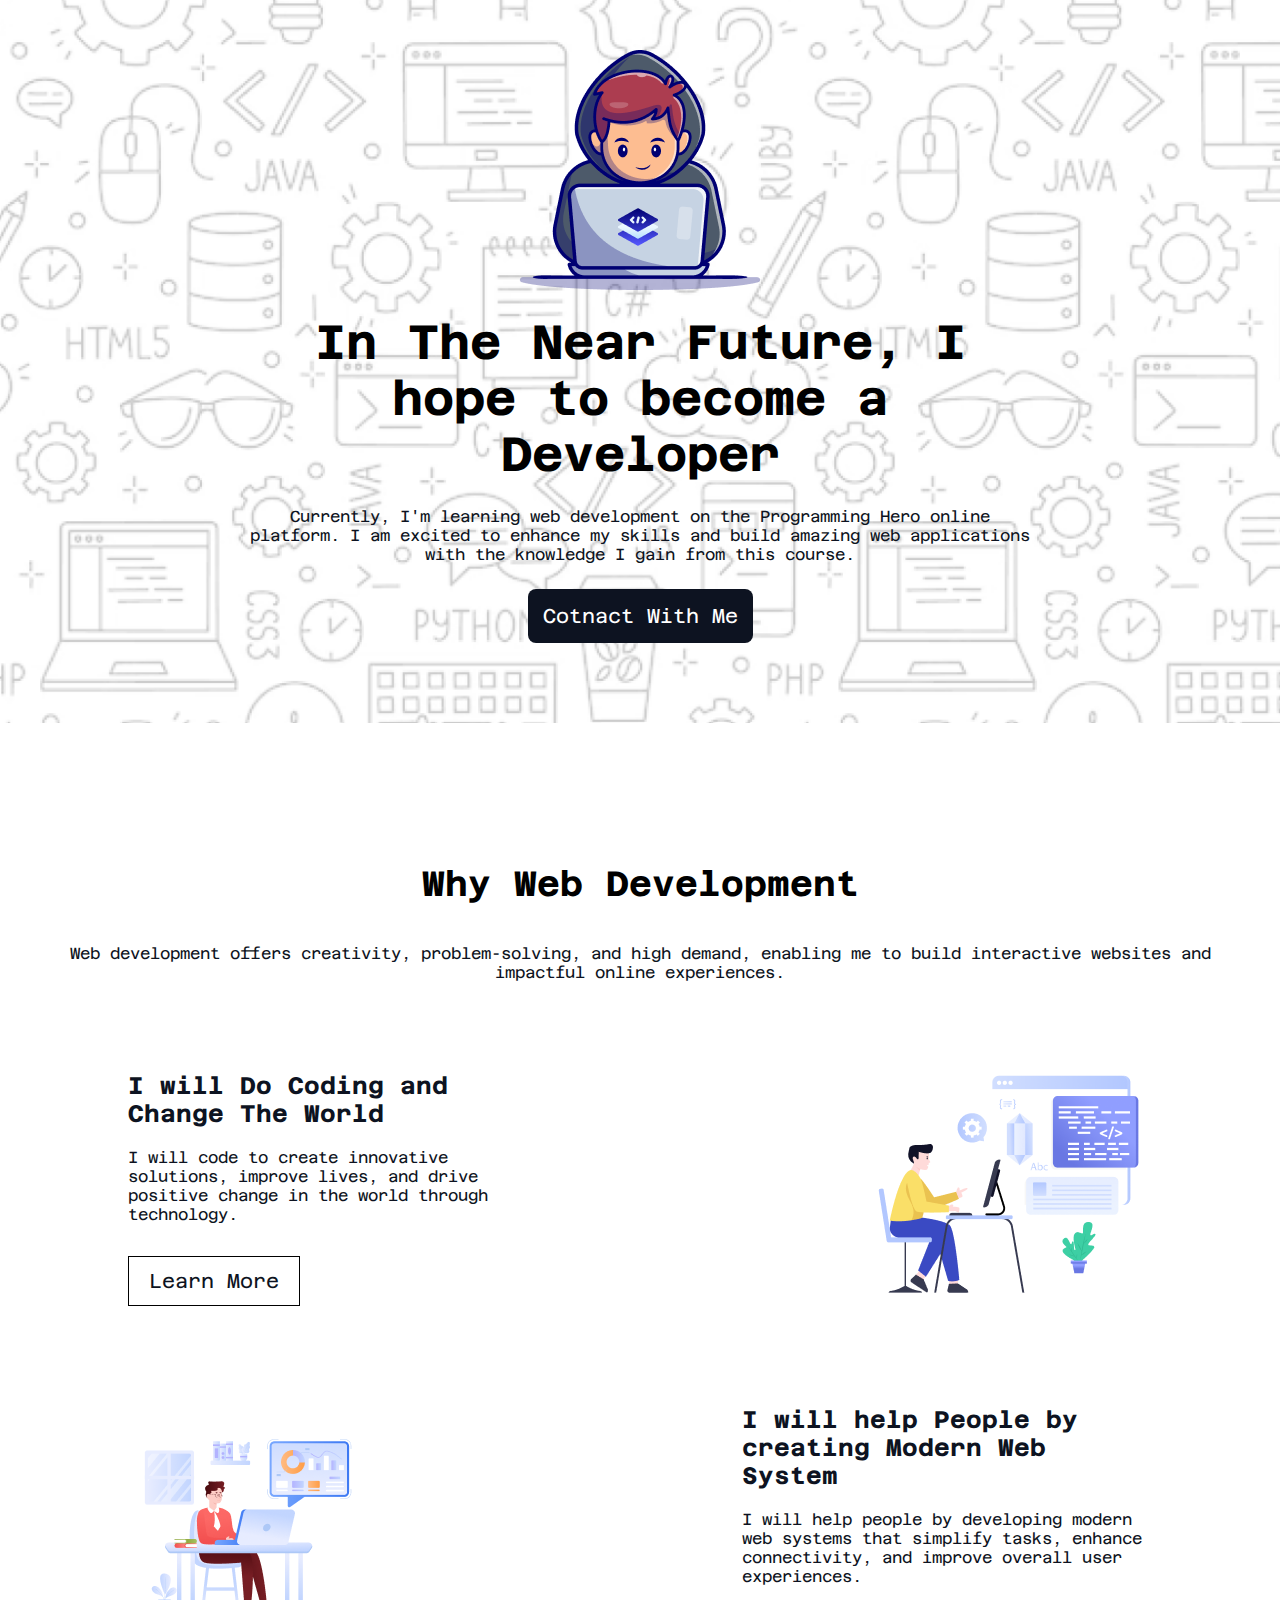
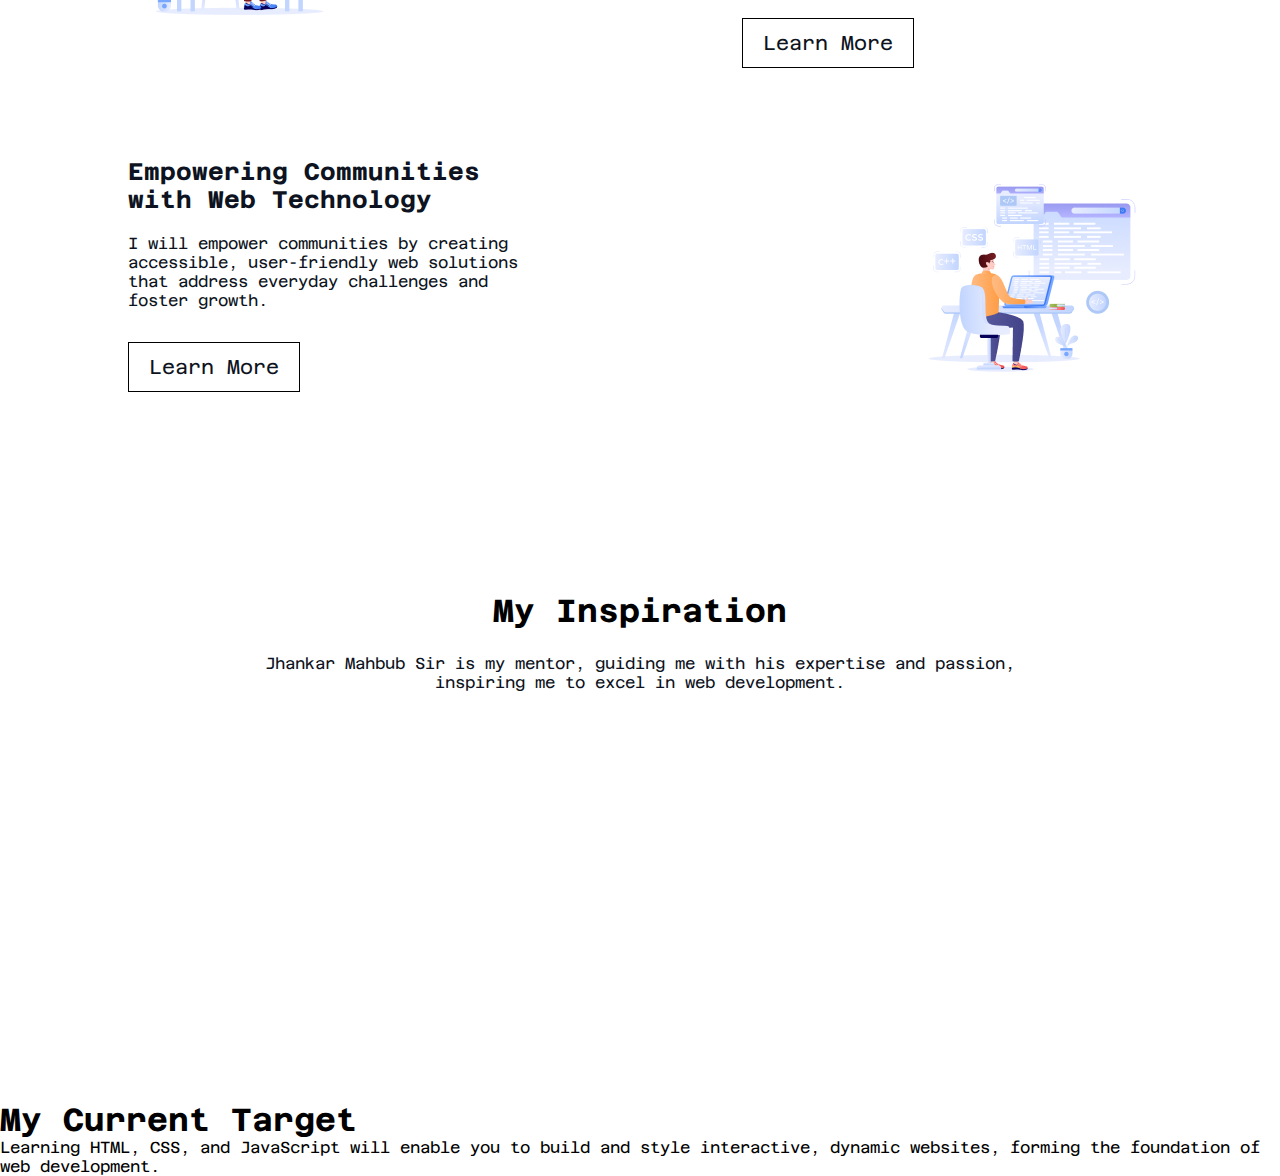
==== index.html @ 5ab3caa6 "Assignment Ond" ====
<!DOCTYPE html>
<html lang="en">
<head>
    <meta charset="UTF-8">
    <meta name="viewport" content="width=device-width, initial-scale=1.0">
    <title>Home</title>
    <link rel="stylesheet" href="./style/index.css">
</head>
<body>
    <header class="header">
        <div class="headerImg">
            <img src="./img/Group.png" alt="">
        </div>
        <div class="headerContent">
            <h1>In The Near Future, I hope to become a Developer</h1>
            <p>Currently, I'm learning web development on the Programming Hero online platform.
            I am excited to enhance my skills and build amazing web applications with the knowledge I gain from this course.</p>
            <button><a href="#footer" class="headerBtn">Cotnact With Me</a></button>
        </div>
    </header>
    <main class="main">
        <section class="webDevelopment">
           <div class="web">
            <h1 class="webTitle">Why Web Development</h1>
            <p class="webContent">Web development offers creativity, problem-solving, and high demand, enabling me to build interactive websites and
            impactful online experiences.
            </p>
           </div> 
            <div class="singleCard">
               <div class="mainSingleCard">
                <div class="cardDes">
                <h1 class="cardTitle">I will Do Coding and Change The World</h1>
                <p class="cardContent">I will code to create innovative solutions, improve lives, and drive positive change in the world through technology.</p>
                <button class="cardBtn">Learn More</button>
               </div>
               <div class="cardImg">
                <img src="./img/Layer_1.png" alt="">
               </div>
               </div>
               
            <div class="mainSingleCard">
                <div class="cardImg">
                    <img src="./img/Group 3.png" alt="">
                </div>
                <div class="cardDes">
                    <h1 class="cardTitle">I will help People by creating Modern Web System</h1>
                    <p class="cardContent">I will help people by developing modern web systems that simplify tasks, enhance connectivity, and improve overall user
                    experiences.</p>
                    <button class="cardBtn">Learn More</button>
                </div>
               
            </div>

            <div class="mainSingleCard">
                <div class="cardDes">
                    <h1 class="cardTitle">Empowering Communities with Web Technology</h1>
                    <p class="cardContent">I will empower communities by creating accessible, user-friendly web solutions that address everyday challenges and
                    foster growth.</p>
                    <button class="cardBtn">Learn More</button>
                </div>
                <div class="cardImg">
                    <img src="./img/Group 4.png" alt="">
                </div>
            </div>

           </div>
        </section>

        <section class="inspiration">
            <h1 class="insTitle">My Inspiration</h1>
            <p class="insContent"> Jhankar Mahbub Sir is my mentor, guiding me with his expertise and passion, inspiring me to excel in web development.</p>

                <iframe class="insVideo" width="560" height="315" src="https://www.youtube.com/embed/TxxcheYVWBc?si=HQ8EjqzPRTqsVWZh"
                    title="YouTube video player" frameborder="0"
                    allow="accelerometer; autoplay; clipboard-write; encrypted-media; gyroscope; picture-in-picture; web-share"
                    referrerpolicy="strict-origin-when-cross-origin" allowfullscreen></iframe>
        </section>

        <section class="Target">
            <h1 class="tarTitle">My Current Target</h1>
            <p class="tarContent">Learning HTML, CSS, and JavaScript will enable you to build and style interactive, dynamic websites, forming the
            foundation of web development.</p>
        </section>
    </main>
</body>
</html>
---- style/index.css ----
@import url('https://fonts.googleapis.com/css2?family=Azeret+Mono:ital,wght@0,100..900;1,100..900&display=swap');

*{
    margin:0px;
    padding: 0px;
    box-sizing: border-box;
    font-family: "Azeret Mono", monospace;
        font-optical-sizing: auto;
        font-style: normal;
}
.header{
    background-image: url('/img/Hero-bg.png');
    background-position: center;
    background-size: cover;
    background-repeat: no-repeat;
    padding: 50px;
    display: flex;
    flex-direction: column;
    align-items: center;
    justify-content: center;
   
}

.headerContent{
    width: 70%;
    margin: auto;
    text-align: center;
    padding: 20px;
}
.headerContent > h1{
    margin-bottom: 25px;
    font-size: 48px;
}
.headerContent >p{
    margin-bottom: 15px;
    color: #0D1321;
    font-size: 16px;
}
.headerContent > button{
    background-color: #0D1321;
    padding: 15px;
    border: none;
    outline: none;
    border-radius: 8px;
    color: white;
    margin: 10px;
    
}
.headerBtn{
    text-decoration: none;
    color: white;
    font-size: 20px;
}


/* Main section start here  */
.webDevelopment{
    margin:100px auto;
}
.web{
    padding: 20px;
}
.webTitle{
    font-size: 35px;
    padding: 20px;
    text-align: center;
}
.webContent{
    color: #0D1321;
    font-size: 16px;
    padding: 20px;
    text-align: center;
}
.singleCard{
    display: flex;
    flex-direction: column;
    margin: 50px auto 40px auto;
    width: 80%;
    justify-content: center;
}
.mainSingleCard{
    display: flex;
    justify-content: space-between;
    margin-bottom: 90px;
}
.cardDes{
    width: 40%;

}
.cardTitle{
    font-size: 24px;
    color: #0D1321;
    margin-bottom: 20px;
}
.cardContent{
    font-size: 16px;
    color: #0D1321;
    margin-bottom:32px ;
}
.cardBtn{
    background-color: transparent;
    border : 1px solid black;
    padding: 12px 20px;
    font-size: 20px;
    color:#0D1321;
    outline: none;

}
.inspiration{
    margin: 70px auto;
    text-align: center;
}
.insTitle{
    font-size: 32px;
    margin-bottom: 25px;
}
.insContent{
    font-size: 16px;
    color: #0D1321;
    margin: auto;
    width: 60%;
    margin-bottom: 20px;
}
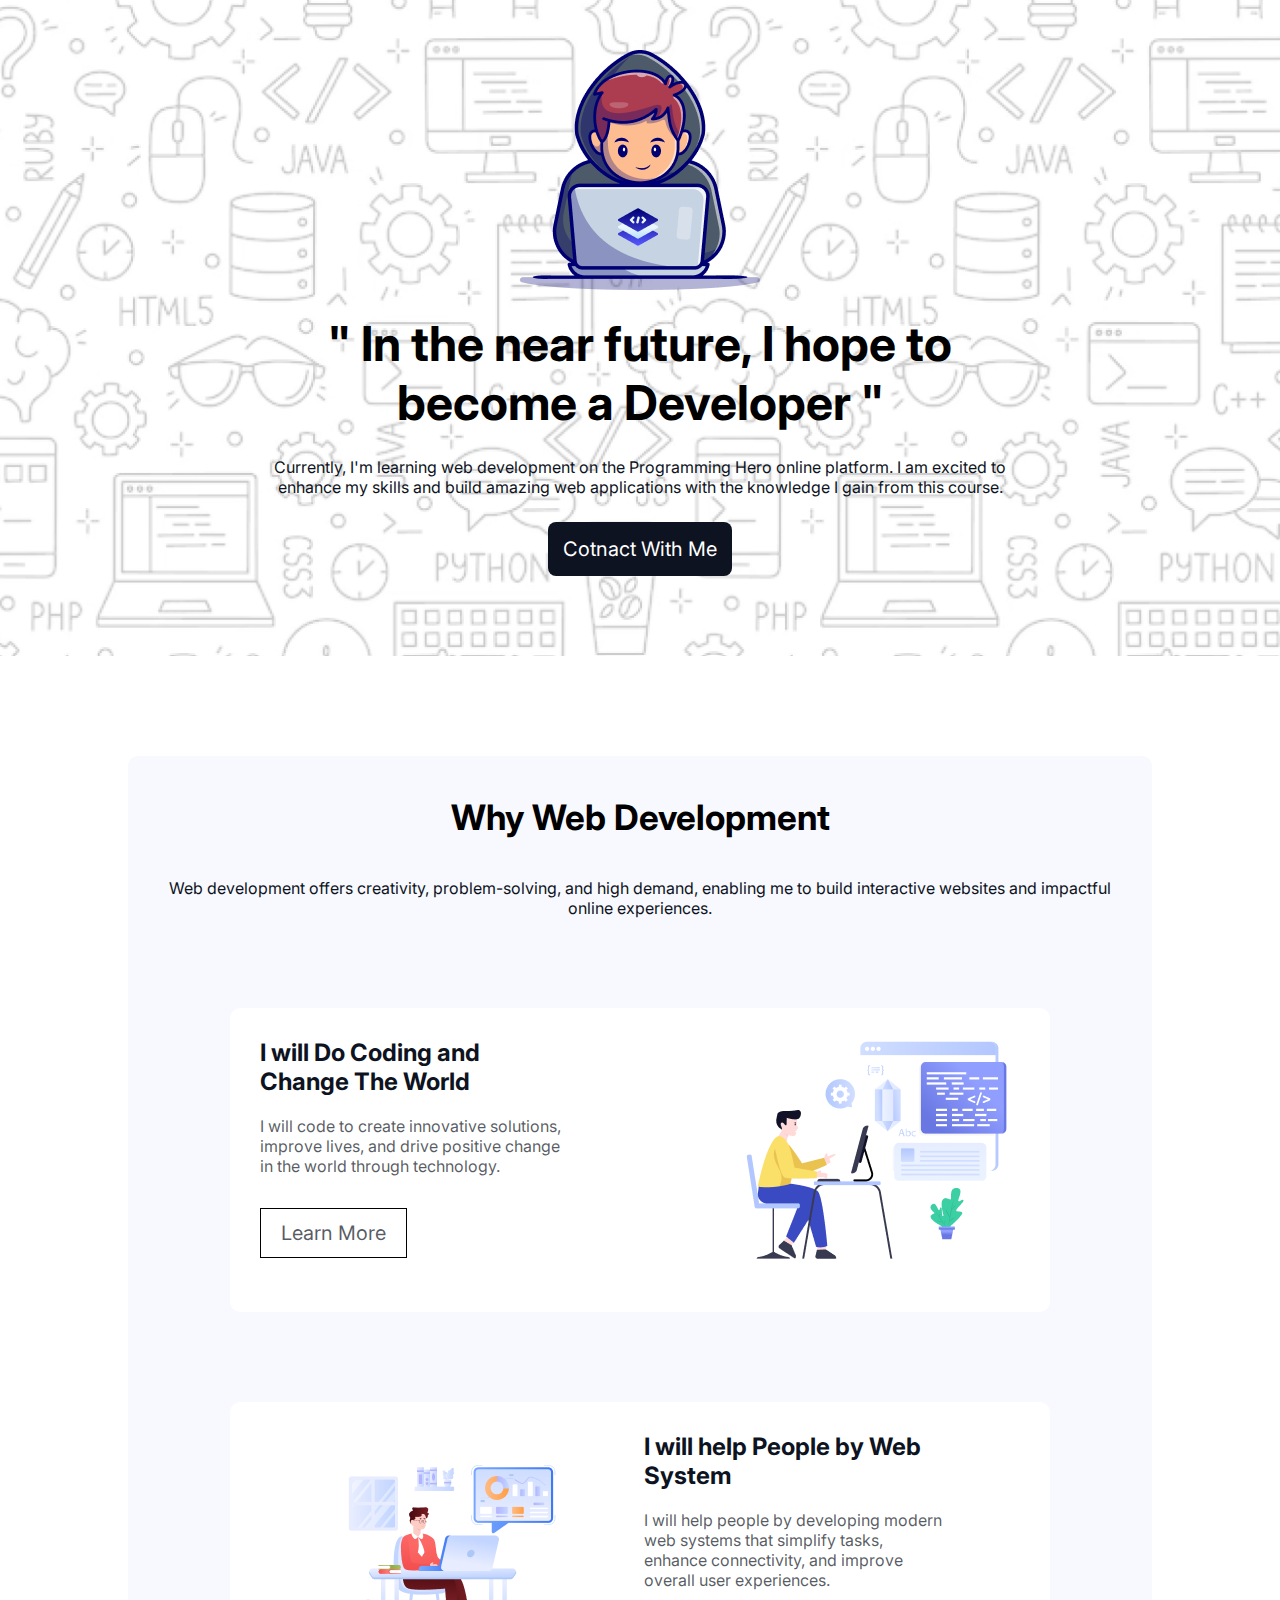
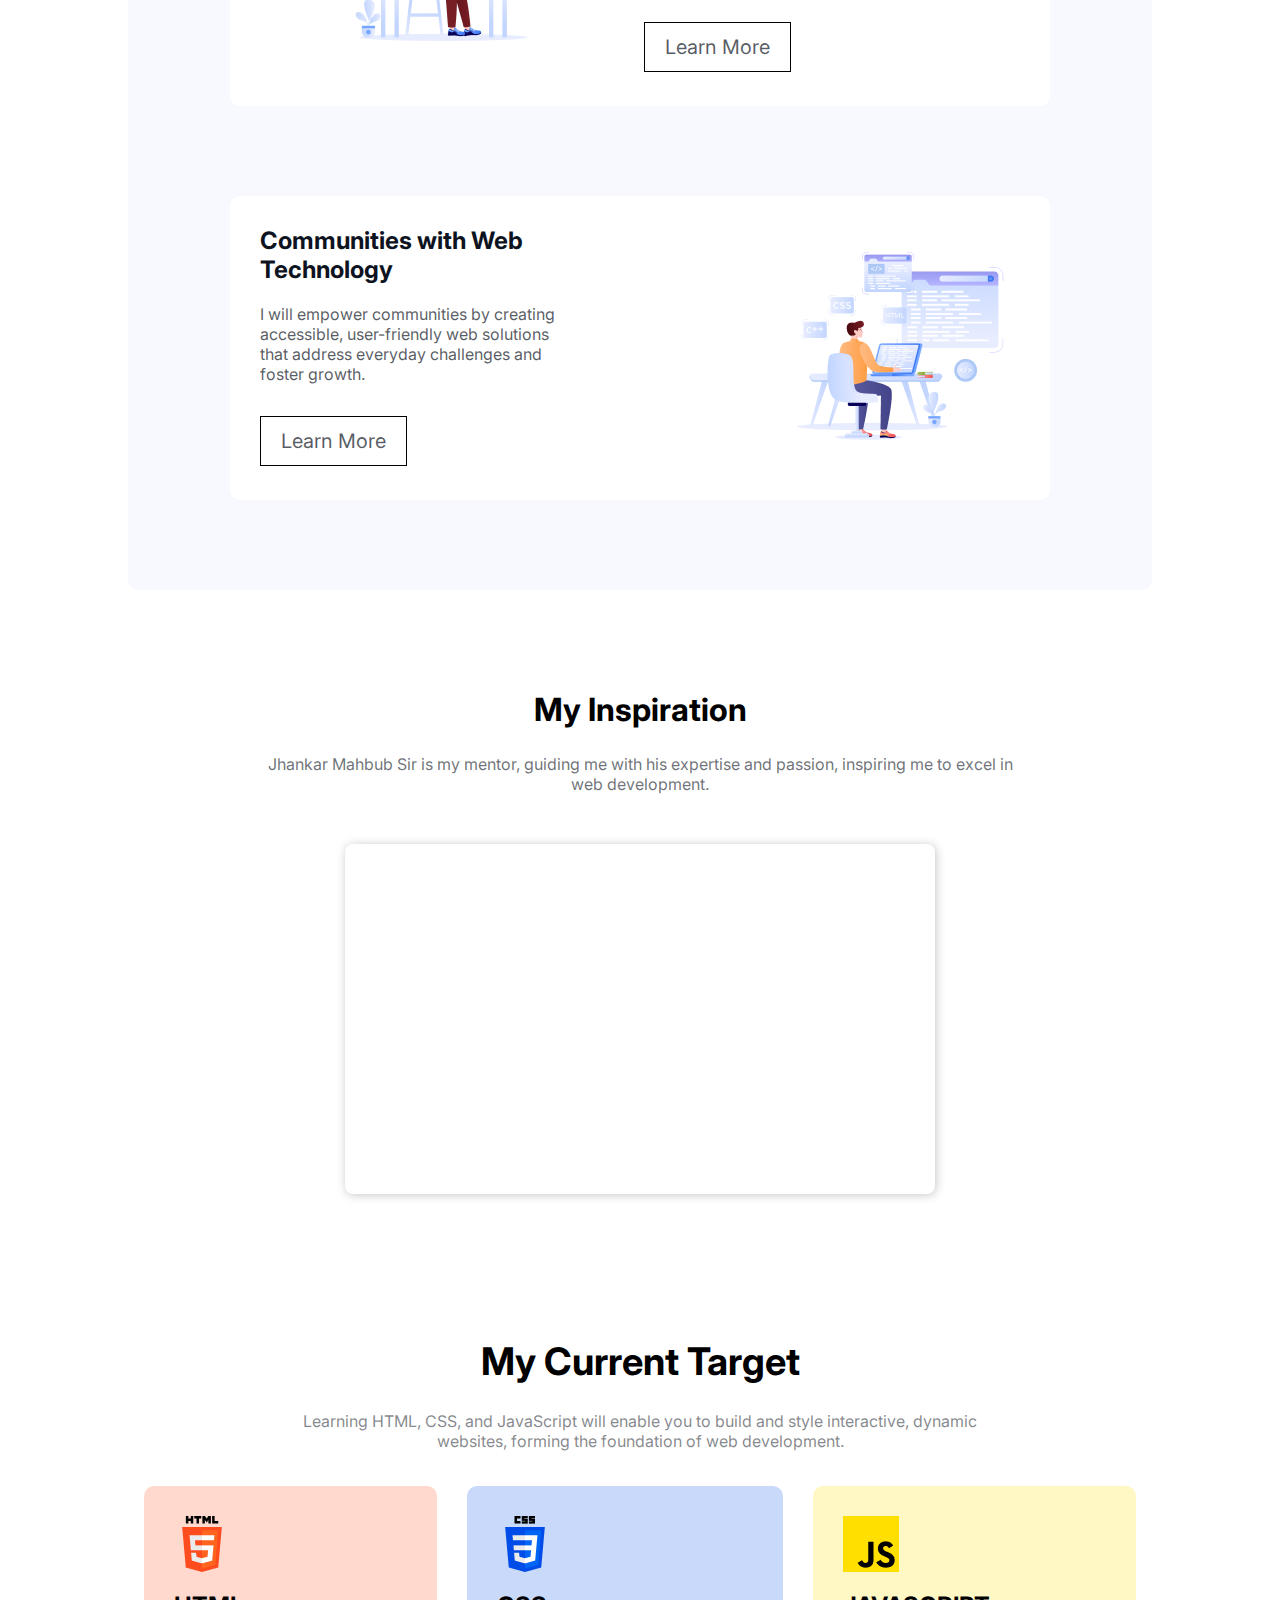
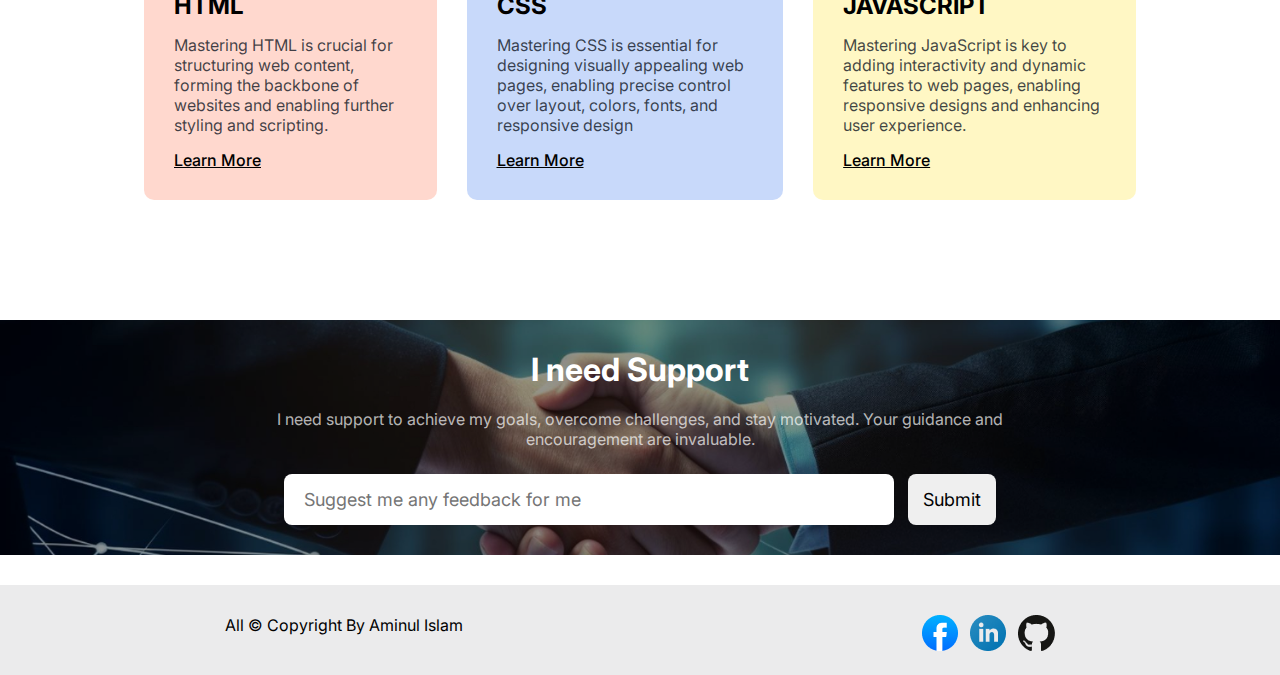
==== commit e2571e88: "first Commit" ====
--- a/index.html
+++ b/index.html
@@ -12,10 +12,10 @@
             <img src="./img/Group.png" alt="">
         </div>
         <div class="headerContent">
-            <h1>In The Near Future, I hope to become a Developer</h1>
+            <h1>" In the near future, I hope to become a Developer "</h1>
             <p>Currently, I'm learning web development on the Programming Hero online platform.
             I am excited to enhance my skills and build amazing web applications with the knowledge I gain from this course.</p>
-            <button><a href="#footer" class="headerBtn">Cotnact With Me</a></button>
+            <button><a href="#Cotnact" class="headerBtn">Cotnact With Me</a></button>
         </div>
     </header>
     <main class="main">
@@ -38,13 +38,13 @@
                </div>
                </div>
                
-            <div class="mainSingleCard">
+            <div class="mainSingleCard card2">
                 <div class="cardImg">
                     <img src="./img/Group 3.png" alt="">
                 </div>
-                <div class="cardDes">
-                    <h1 class="cardTitle">I will help People by creating Modern Web System</h1>
-                    <p class="cardContent">I will help people by developing modern web systems that simplify tasks, enhance connectivity, and improve overall user
+                <div class="cardDes ">
+                    <h1 class="cardTitle">I will help People by Web System</h1>
+                    <p class="cardContent ">I will help people by developing modern web systems that simplify tasks, enhance connectivity, and improve overall user
                     experiences.</p>
                     <button class="cardBtn">Learn More</button>
                 </div>
@@ -53,7 +53,7 @@
 
             <div class="mainSingleCard">
                 <div class="cardDes">
-                    <h1 class="cardTitle">Empowering Communities with Web Technology</h1>
+                    <h1 class="cardTitle">Communities with Web Technology</h1>
                     <p class="cardContent">I will empower communities by creating accessible, user-friendly web solutions that address everyday challenges and
                     foster growth.</p>
                     <button class="cardBtn">Learn More</button>
@@ -70,17 +70,78 @@
             <h1 class="insTitle">My Inspiration</h1>
             <p class="insContent"> Jhankar Mahbub Sir is my mentor, guiding me with his expertise and passion, inspiring me to excel in web development.</p>
 
-                <iframe class="insVideo" width="560" height="315" src="https://www.youtube.com/embed/TxxcheYVWBc?si=HQ8EjqzPRTqsVWZh"
+                <iframe class="insVideo" width="590" height="350" src="https://www.youtube.com/embed/TxxcheYVWBc?si=HQ8EjqzPRTqsVWZh"
                     title="YouTube video player" frameborder="0"
                     allow="accelerometer; autoplay; clipboard-write; encrypted-media; gyroscope; picture-in-picture; web-share"
                     referrerpolicy="strict-origin-when-cross-origin" allowfullscreen></iframe>
         </section>
 
         <section class="Target">
-            <h1 class="tarTitle">My Current Target</h1>
+            <h1 class="tarTitlee">My Current Target</h1>
             <p class="tarContent">Learning HTML, CSS, and JavaScript will enable you to build and style interactive, dynamic websites, forming the
             foundation of web development.</p>
+
+            <div class="tarCards">
+                <div class="tarCard html">
+                    <img src="./img/html.png" alt="" class="tarImg">
+                    <h2 class="tarTitle">HTML</h2>
+                    <p class="tarDes">Mastering HTML is crucial for structuring web content, forming the backbone of websites and enabling further styling and
+                    scripting.
+                    </p>
+                    <a href="./linkFile/html.html" class="tarLink">Learn More</a>
+                </div>
+
+                <div class="tarCard css">
+                    <img src="./img/css.png" alt="" class="tarImg">
+                    <h2 class="tarTitle">CSS</h2>
+                    <p class="tarDes">Mastering CSS is essential for designing visually appealing web pages, enabling precise control over layout, colors,
+                    fonts, and responsive design
+                    </p>
+                    <a href="./linkFile/css.html" class="tarLink">Learn More</a>
+                </div>
+
+                <div class="tarCard js">
+                    <img src="./img/js.png" alt="" class="tarImg">
+                    <h2 class="tarTitle">JAVASCRIPT</h2>
+                    <p class="tarDes">Mastering JavaScript is key to adding interactivity and dynamic features to web pages, enabling responsive designs and
+                    enhancing user experience.
+                    </p>
+                    <a href="./linkFile/js.html" class="tarLink">Learn More</a>
+                </div>
+
+
+            </div>
+        </section>
+
+        <section class="support">
+           <div class="formSup">
+            <h2 class="supTitle">I need Support</h2>
+            <p class="supDes">I need support to achieve my goals, overcome challenges, and stay motivated. Your guidance and
+                encouragement are
+                invaluable.</p>
+            
+            <label for="feedback">
+                <input class="formInput" type="text" placeholder=" Suggest me any feedback for me">
+            </label>
+            <button type="submit" class="formBtn">Submit</button>
+           </div>
+
         </section>
     </main>
+
+    <footer class="footer" id="Cotnact">
+        <div class="copyName">
+            <p>All &copy; Copyright By Aminul Islam</p>
+        </div>
+        <div class="footIcons">
+
+            <a href="https://www.facebook.com/profile.php?id=100032484008187" target="_blank" class="linkAc"><img src="./img/facebook.png" alt="" class="footIcon"></a>
+
+            <a href="https://www.linkedin.com/in/md-aminul-islam-showrov/" target="_blank" class="linkAc"><img src="./img/linkedin-icon 1.png" alt="" class="footIcon"></a>
+
+            <a href="https://github.com/pgAminul" target="_blank" class="linkAc"><img src="./img/github.png" alt="" class="footIcon"></a>
+
+        </div>
+    </footer>
 </body>
 </html>--- a/style/index.css
+++ b/style/index.css
@@ -1,12 +1,14 @@
-@import url('https://fonts.googleapis.com/css2?family=Azeret+Mono:ital,wght@0,100..900;1,100..900&display=swap');
+@import url('https://fonts.googleapis.com/css2?family=Inter:wght@100..900&display=swap');
 
 *{
     margin:0px;
     padding: 0px;
     box-sizing: border-box;
-    font-family: "Azeret Mono", monospace;
+    font-family: "Inter", sans-serif;
         font-optical-sizing: auto;
         font-style: normal;
+        font-variation-settings:
+            "slnt" 0;
 }
 .header{
     background-image: url('/img/Hero-bg.png');
@@ -56,6 +58,9 @@
 /* Main section start here  */
 .webDevelopment{
     margin:100px auto;
+    background-color: #e7ecff4c;
+    border-radius: 10px;
+    width: 80%;
 }
 .web{
     padding: 20px;
@@ -82,10 +87,17 @@
     display: flex;
     justify-content: space-between;
     margin-bottom: 90px;
+    background-color: white;
+    padding: 30px;
+    border-radius: 10px;
 }
 .cardDes{
     width: 40%;
 
+}
+.card2{
+    display: flex;
+    justify-content: space-evenly;
 }
 .cardTitle{
     font-size: 24px;
@@ -94,7 +106,7 @@
 }
 .cardContent{
     font-size: 16px;
-    color: #0D1321;
+    color: #0d1321b4;
     margin-bottom:32px ;
 }
 .cardBtn{
@@ -102,7 +114,7 @@
     border : 1px solid black;
     padding: 12px 20px;
     font-size: 20px;
-    color:#0D1321;
+    color: #0d1321b4;
     outline: none;
 
 }
@@ -116,8 +128,124 @@
 }
 .insContent{
     font-size: 16px;
-    color: #0D1321;
+    color: #0d13219c;
     margin: auto;
     width: 60%;
     margin-bottom: 20px;
+}
+.insVideo{
+    padding: 20px;
+    border-radius: 8px;
+    box-shadow: 1px 1px 10px rgba(128, 128, 128, 0.449);
+    margin-top: 30px;
+}
+
+
+/* Target sesction start here  */
+.Target{
+    margin: 100px auto;
+    padding: 20px;
+}
+.tarTitlee{
+    text-align: center;
+    padding: 20px;
+    margin-bottom: 7px;
+    font-size: 38px;
+}
+.tarContent{
+    text-align: center;
+    color: #0d132185;
+    width: 60%;
+    margin: 0px auto 35px auto;
+}
+.tarCards{
+    display: flex;
+    justify-content: space-between;
+    gap: 30px;
+    width: 80%;
+    margin: auto;
+}
+.tarCard{
+padding: 30px;
+text-align: left;
+border-radius: 10px;
+}
+.html{
+    background-color: #ff4b1e37;
+}
+.css{
+    background-color: #004de837;
+}
+.js{
+    background-color: #ffdd003b;
+}
+.tarImg{
+    margin-bottom: 15px;
+}
+.tarTitle{
+    margin-bottom: 15px;
+    font-size: 24px;
+}
+.tarDes{
+    margin-bottom: 15px;
+    color: #0d1321c9;
+}
+.tarLink{
+    color: black;
+    font-weight: 500;
+}
+
+
+/* form section start here  */
+.support{
+    background-image: url('/img/handshake.jpg');
+    background-position: center;
+    background-repeat: no-repeat;
+    background-size: cover;
+    color: white;
+    text-align: center;
+}
+.formSup{
+    background-color: rgba(0, 0, 0, 0.415);
+    padding: 30px;
+}
+.supTitle{
+    font-size: 32px;
+    margin-bottom: 20px;
+}
+.supDes{
+    margin-bottom: 10px;
+    color: #ffffffb4;
+    width: 60%;
+    margin: 0px auto 15px auto;
+}
+.formInput{
+    width: 50%;
+    padding: 15px;
+    border: none;
+    border-radius: 8px;
+    outline: none;
+    margin-top: 10px;
+        font-size: 18px;
+}
+.formBtn{
+    padding: 15px;
+        border: none;
+        border-radius: 8px;
+        outline: none;
+        font-size: 18px;
+        margin-left: 10px;
+}
+
+/* footer start here  */
+.footer{
+    display: flex;
+    margin-top: 30px;
+    justify-content: space-around;
+    padding: 30px 0px 20px 0px;
+    background-color: #75777d25;
+}
+.linkAc{
+    text-decoration: none;
+    margin-left: 8px;
 }